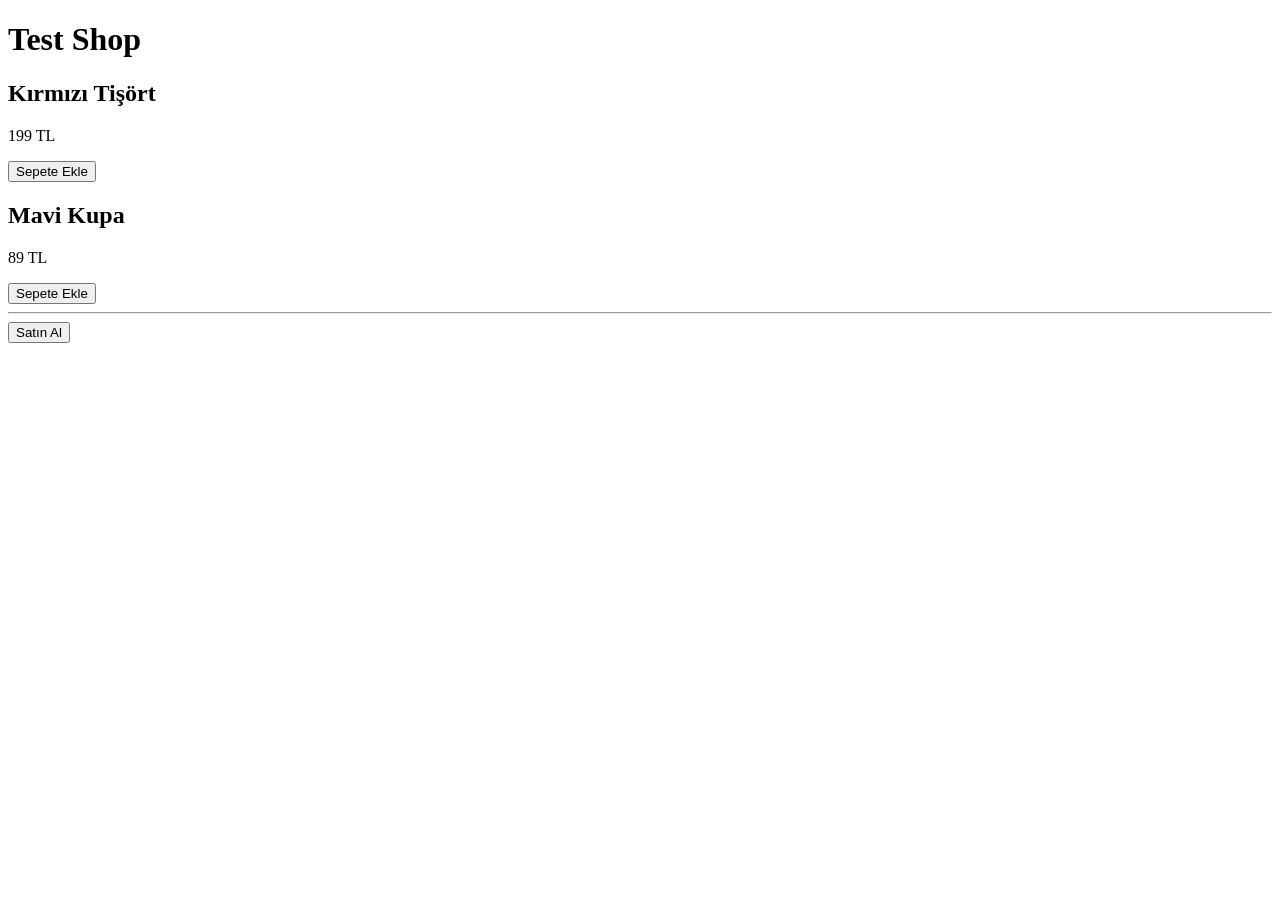
==== index.html @ b846167d "Create index.html" ====
<!DOCTYPE html>
<html lang="tr">
<head>
  <meta charset="utf-8">
  <title>Test Shop</title>
  <script>
    window.dataLayer = window.dataLayer || [];
  </script>
</head>
<body>
  <h1>Test Shop</h1>

  <div>
    <h2>Kırmızı Tişört</h2>
    <p>199 TL</p>
    <button id="btn-tisort">Sepete Ekle</button>
  </div>

  <div>
    <h2>Mavi Kupa</h2>
    <p>89 TL</p>
    <button id="btn-kupa">Sepete Ekle</button>
  </div>

  <hr>
  <button id="btn-checkout">Satın Al</button>

  <script>
    document.getElementById('btn-tisort').addEventListener('click', function () {
      dataLayer.push({
        event: 'add_to_cart',
        item_id: 'SKU-001',
        item_name: 'Kirmizi Tisort',
        price: 199,
        currency: 'TRY'
      });
      console.log('add_to_cart gonderildi');
    });

    document.getElementById('btn-kupa').addEventListener('click', function () {
      dataLayer.push({
        event: 'add_to_cart',
        item_id: 'SKU-002',
        item_name: 'Mavi Kupa',
        price: 89,
        currency: 'TRY'
      });
      console.log('add_to_cart gonderildi');
    });

    document.getElementById('btn-checkout').addEventListener('click', function () {
      dataLayer.push({
        event: 'purchase',
        transaction_id: 'T-' + Date.now(),
        value: 288,
        currency: 'TRY'
      });
      console.log('purchase gonderildi');
    });
  </script>
</body>
</html>
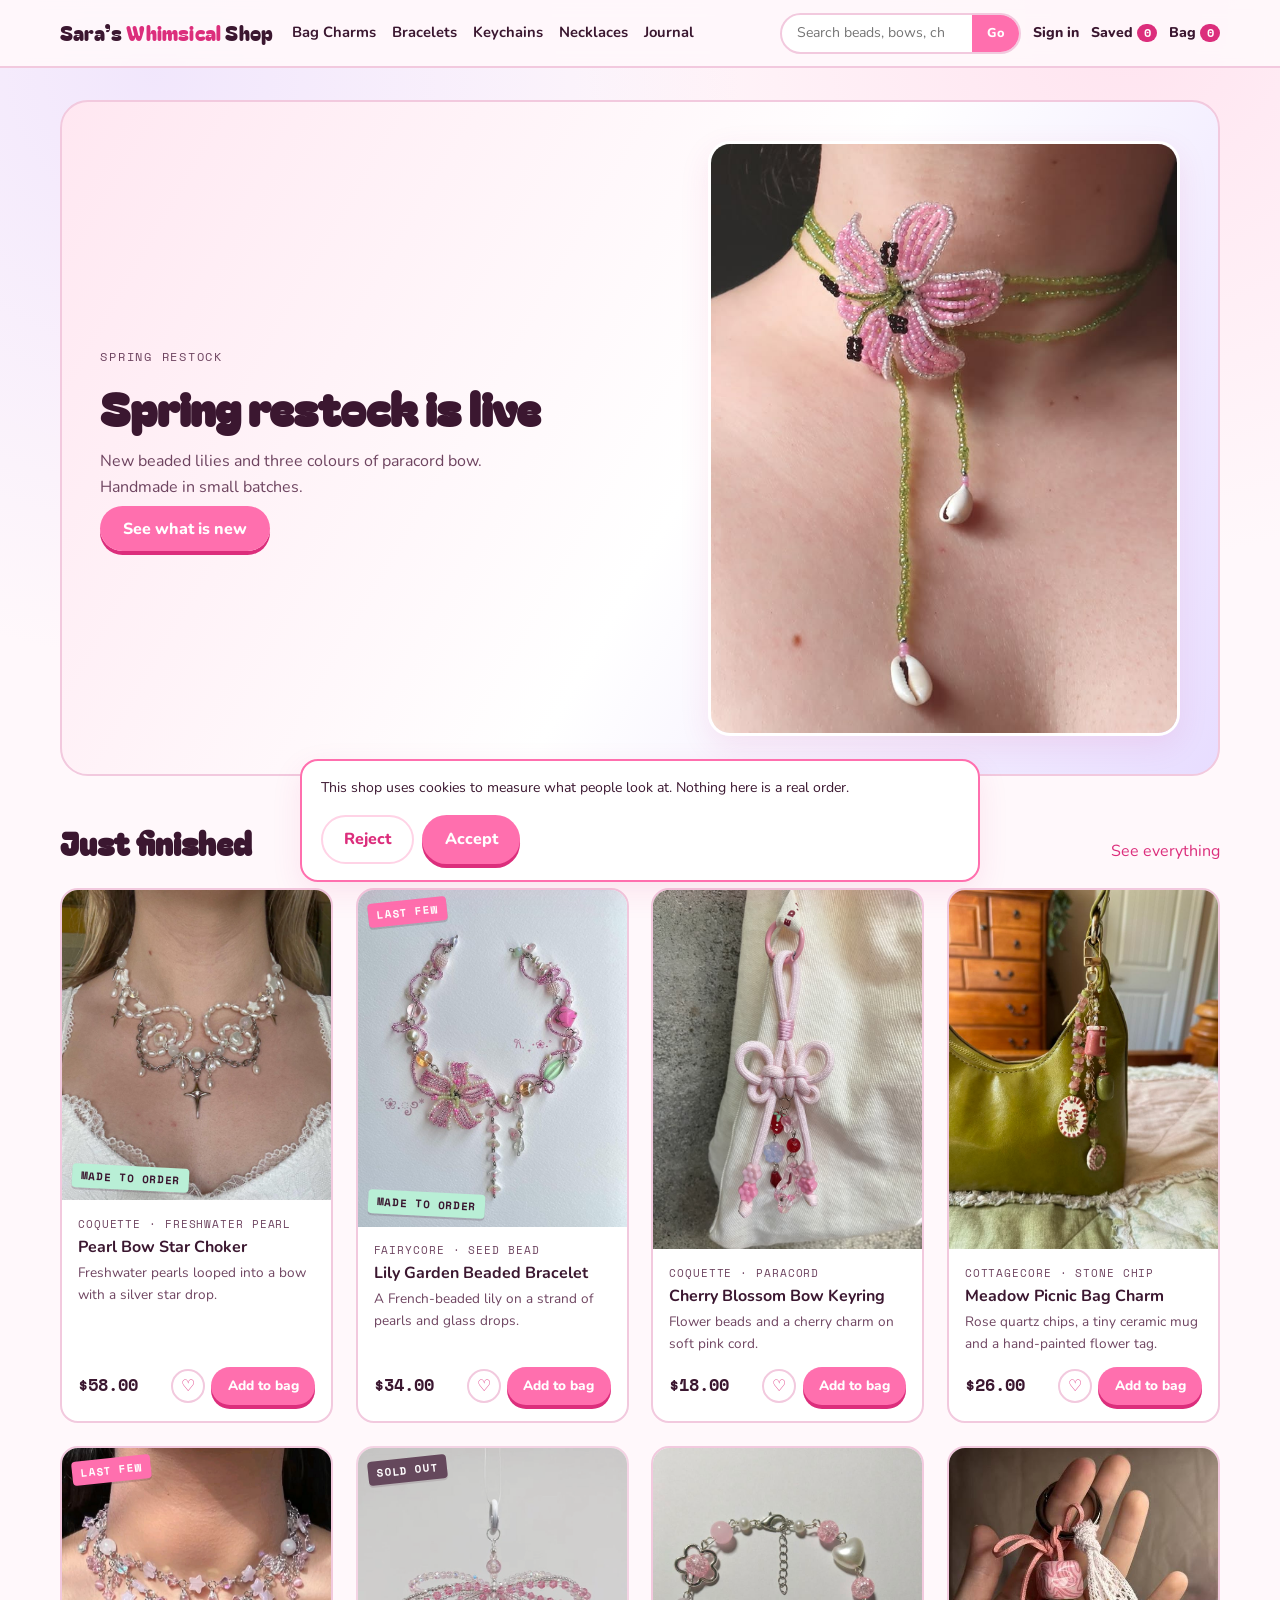
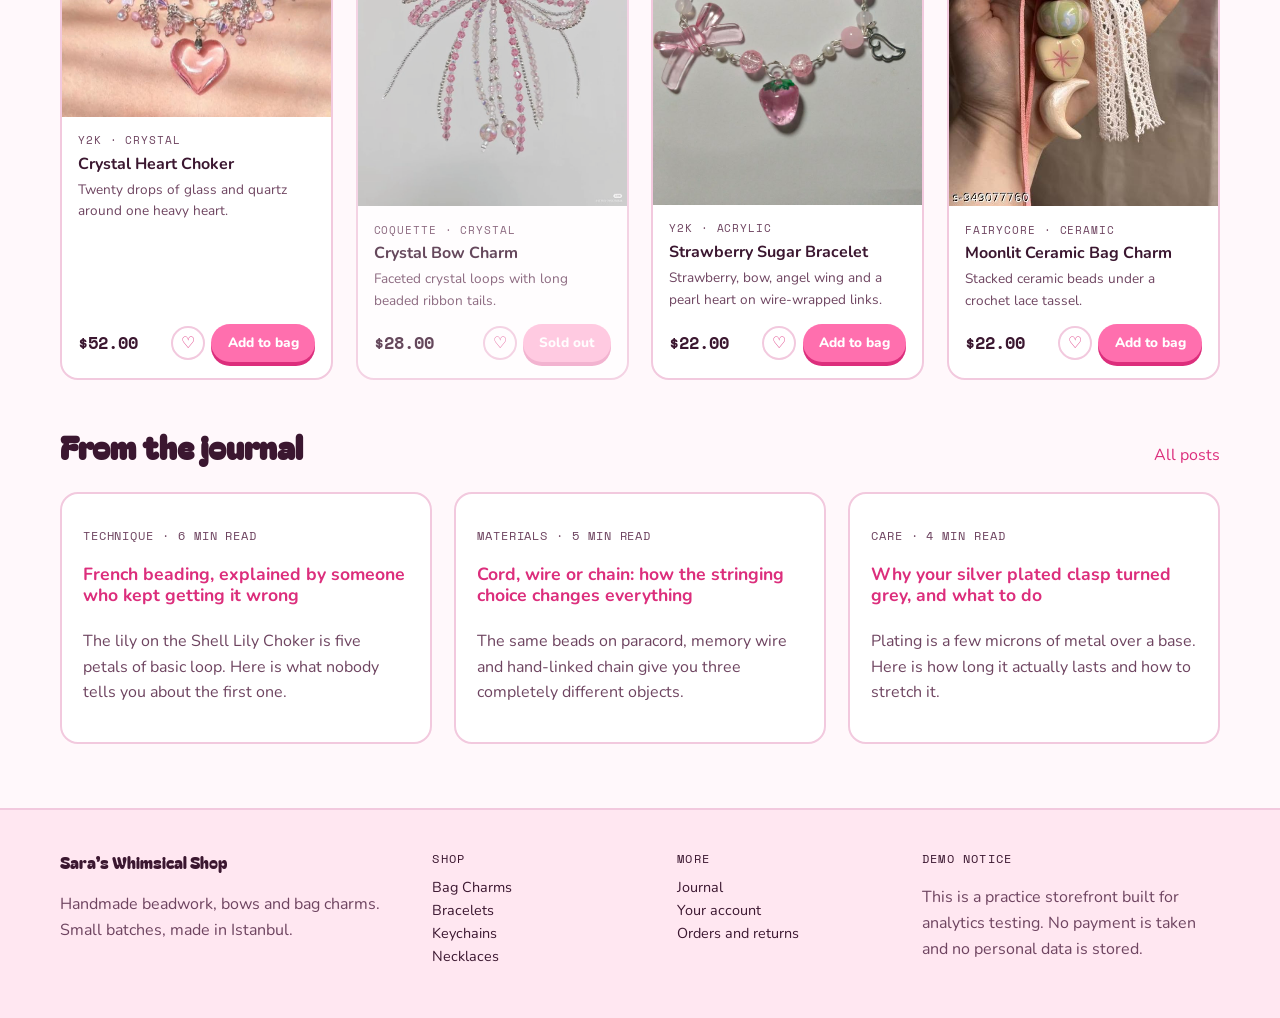
==== commit 582c8ab4: "Add files via upload" ====
--- a/index.html
+++ b/index.html
@@ -1,62 +1,105 @@
 <!DOCTYPE html>
-<html lang="tr">
+<html lang="en">
 <head>
-  <meta charset="utf-8">
-  <title>Test Shop</title>
-  <script>
-    window.dataLayer = window.dataLayer || [];
-  </script>
+<meta charset="utf-8">
+<meta name="viewport" content="width=device-width, initial-scale=1">
+<title>Sara's Whimsical Shop &mdash; handmade beadwork, bows and bag charms</title>
+<meta name="description" content="Small batch handmade jewellery: French beaded lilies, wire wrapped bracelets, paracord bows and ceramic bag charms.">
+<link rel="preconnect" href="https://fonts.googleapis.com">
+<link rel="preconnect" href="https://fonts.gstatic.com" crossorigin>
+<link href="https://fonts.googleapis.com/css2?family=Bagel+Fat+One&family=Nunito:wght@400;700;800&family=Space+Mono:wght@400;700&display=swap" rel="stylesheet">
+<link rel="stylesheet" href="assets/css/style.css">
+
+<!-- Consent Mode v2 defaults. Must run before any measurement tag. -->
+<script>
+  window.dataLayer = window.dataLayer || [];
+  function gtag(){dataLayer.push(arguments);}
+  gtag('consent', 'default', {
+    ad_storage: 'denied',
+    ad_user_data: 'denied',
+    ad_personalization: 'denied',
+    analytics_storage: 'denied',
+    functionality_storage: 'granted',
+    security_storage: 'granted',
+    wait_for_update: 500
+  });
+</script>
+
+<!-- Google Tag Manager container snippet goes here -->
+
+<script src="assets/js/data.js"></script>
+<script src="assets/js/analytics.js"></script>
+<script src="assets/js/app.js"></script>
+<script>boot("home");</script>
 </head>
 <body>
-  <h1>Test Shop</h1>
 
-  <div>
-    <h2>Kırmızı Tişört</h2>
-    <p>199 TL</p>
-    <button id="btn-tisort">Sepete Ekle</button>
-  </div>
+<main class="wrap">
 
-  <div>
-    <h2>Mavi Kupa</h2>
-    <p>89 TL</p>
-    <button id="btn-kupa">Sepete Ekle</button>
-  </div>
+  <section class="promo" id="promo"></section>
 
-  <hr>
-  <button id="btn-checkout">Satın Al</button>
+  <section class="section" id="featured">
+    <div class="section-head">
+      <h2>Just finished</h2>
+      <a href="category.html">See everything</a>
+    </div>
+    <div class="grid" id="featured-grid"></div>
+  </section>
 
-  <script>
-    document.getElementById('btn-tisort').addEventListener('click', function () {
-      dataLayer.push({
-        event: 'add_to_cart',
-        item_id: 'SKU-001',
-        item_name: 'Kirmizi Tisort',
-        price: 199,
-        currency: 'TRY'
-      });
-      console.log('add_to_cart gonderildi');
+  <section class="section" style="margin-top:3rem">
+    <div class="section-head">
+      <h2>From the journal</h2>
+      <a href="blog.html">All posts</a>
+    </div>
+    <div class="post-grid" id="post-teasers"></div>
+  </section>
+
+</main>
+
+<script>
+(function () {
+  const promo = PROMOTIONS[0];
+  const promoProduct = productById(promo.itemId);
+
+  document.addEventListener("DOMContentLoaded", function () {
+    /* ---- promo banner ---- */
+    const el = document.getElementById("promo");
+    el.innerHTML = `
+      <div class="promo-copy">
+        <p class="promo-eyebrow">${promo.promotion_name}</p>
+        <h1>${promo.headline}</h1>
+        <p>${promo.sub}</p>
+        <a class="btn btn-solid" id="promo-cta" href="${promo.href}">${promo.cta}</a>
+      </div>
+      <div class="promo-media">
+        <img src="${promoProduct.image}" alt="${promoProduct.name}">
+      </div>`;
+    trackViewPromotion(promo, promoProduct);
+
+    document.getElementById("promo-cta").addEventListener("click", function () {
+      trackSelectPromotion(promo, promoProduct);
     });
 
-    document.getElementById('btn-kupa').addEventListener('click', function () {
-      dataLayer.push({
-        event: 'add_to_cart',
-        item_id: 'SKU-002',
-        item_name: 'Mavi Kupa',
-        price: 89,
-        currency: 'TRY'
-      });
-      console.log('add_to_cart gonderildi');
-    });
+    /* ---- featured list ---- */
+    const listId = "home_featured";
+    const listName = "Home / Just finished";
+    const featured = ["NL-05", "BR-03", "KC-02", "BC-01", "NL-04", "KC-06", "BR-01", "BC-03"]
+      .map(productById);
 
-    document.getElementById('btn-checkout').addEventListener('click', function () {
-      dataLayer.push({
-        event: 'purchase',
-        transaction_id: 'T-' + Date.now(),
-        value: 288,
-        currency: 'TRY'
-      });
-      console.log('purchase gonderildi');
-    });
-  </script>
+    const grid = document.getElementById("featured-grid");
+    grid.innerHTML = featured.map((p, i) => productCard(p, i, listId, listName)).join("");
+    trackViewItemList(featured, listId, listName);
+    wireCardEvents(grid, listId, listName);
+
+    /* ---- journal teasers ---- */
+    document.getElementById("post-teasers").innerHTML = POSTS.map(p => `
+      <article class="post-card">
+        <p class="post-meta">${p.category} &middot; ${p.read_minutes} min read</p>
+        <h3><a href="blog-post.html?slug=${p.slug}">${p.title}</a></h3>
+        <p class="muted">${p.excerpt}</p>
+      </article>`).join("");
+  });
+})();
+</script>
 </body>
 </html>
--- a/assets/css/style.css
+++ b/assets/css/style.css
@@ -0,0 +1,343 @@
+/* ============================================================
+   Sara's Whimsical Shop
+   Palette : milk #FFF8FB / blush #FFE7F1 / bubblegum #FF6FAE
+             hot #DC2E7C / plum #3B1730 / lilac #D8C6FF / mint #B9EFD6
+   Type    : Bagel Fat One (display) / Nunito (body) / Space Mono (data)
+   Signature: dashed "receipt tape" panels + rotated stickers
+   ============================================================ */
+
+:root {
+  --milk: #FFF8FB;
+  --blush: #FFE7F1;
+  --blush-deep: #FFD3E6;
+  --bubblegum: #FF6FAE;
+  --hot: #DC2E7C;
+  --plum: #3B1730;
+  --plum-soft: #6E4460;
+  --lilac: #D8C6FF;
+  --mint: #B9EFD6;
+  --line: #F2C9DE;
+  --radius: 18px;
+  --shadow: 0 10px 30px rgba(220, 46, 124, 0.10);
+}
+
+* { box-sizing: border-box; }
+
+html { scroll-behavior: smooth; }
+
+body {
+  margin: 0;
+  background: var(--milk);
+  background-image:
+    radial-gradient(circle at 12% 8%, rgba(216, 198, 255, 0.35), transparent 42%),
+    radial-gradient(circle at 88% 2%, rgba(255, 211, 230, 0.55), transparent 38%);
+  background-attachment: fixed;
+  color: var(--plum);
+  font-family: "Nunito", system-ui, sans-serif;
+  font-size: 16px;
+  line-height: 1.6;
+  display: flex;
+  flex-direction: column;
+  min-height: 100vh;
+}
+
+img { max-width: 100%; display: block; }
+a { color: var(--hot); text-decoration: none; }
+a:hover { text-decoration: underline; }
+
+:focus-visible { outline: 3px solid var(--bubblegum); outline-offset: 3px; border-radius: 6px; }
+
+h1, h2, h3 { line-height: 1.15; margin: 0 0 .5rem; }
+h1 { font-size: clamp(2rem, 4.5vw, 3rem); }
+h2 { font-size: clamp(1.4rem, 2.6vw, 2rem); }
+.muted { color: var(--plum-soft); }
+.mono { font-family: "Space Mono", ui-monospace, monospace; }
+
+.wrap { width: min(1160px, 92vw); margin: 0 auto; }
+main { flex: 1 0 auto; padding: 2rem 0 4rem; }
+
+/* ---------------- header ---------------- */
+.site-header {
+  position: sticky; top: 0; z-index: 50;
+  background: rgba(255, 248, 251, .92);
+  backdrop-filter: blur(10px);
+  border-bottom: 2px solid var(--line);
+}
+.header-inner {
+  width: min(1160px, 92vw); margin: 0 auto;
+  display: grid; grid-template-columns: auto 1fr auto;
+  gap: 1.2rem; align-items: center; padding: .8rem 0;
+}
+.wordmark {
+  font-family: "Bagel Fat One", cursive;
+  font-size: 1.25rem; color: var(--plum);
+  letter-spacing: .2px; white-space: nowrap;
+}
+.wordmark:hover { text-decoration: none; }
+.wordmark em { font-style: normal; color: var(--hot); }
+
+.main-nav { display: flex; gap: 1rem; flex-wrap: wrap; font-weight: 700; font-size: .92rem; }
+.main-nav a { color: var(--plum); }
+
+.header-tools { display: flex; gap: .75rem; align-items: center; }
+.search-box { display: flex; border: 2px solid var(--line); border-radius: 999px; overflow: hidden; background: #fff; }
+.search-box input {
+  border: 0; padding: .45rem .9rem; font: inherit; font-size: .88rem;
+  width: 190px; background: transparent; color: var(--plum);
+}
+.search-box input:focus { outline: none; }
+.search-go {
+  border: 0; background: var(--bubblegum); color: #fff;
+  font: inherit; font-weight: 800; font-size: .8rem; padding: 0 .9rem; cursor: pointer;
+}
+.tool-link { font-weight: 800; font-size: .88rem; color: var(--plum); white-space: nowrap; }
+.badge {
+  display: inline-block; min-width: 20px; padding: 0 6px;
+  background: var(--hot); color: #fff; border-radius: 999px;
+  font-family: "Space Mono", monospace; font-size: .72rem; text-align: center;
+}
+
+/* ---------------- buttons ---------------- */
+.btn {
+  font: inherit; font-weight: 800; cursor: pointer;
+  border-radius: 999px; padding: .6rem 1.3rem; border: 2px solid transparent;
+  transition: transform .12s ease, box-shadow .12s ease;
+}
+.btn:hover { transform: translateY(-1px); text-decoration: none; }
+.btn:disabled { opacity: .45; cursor: not-allowed; transform: none; }
+.btn-solid { background: var(--bubblegum); color: #fff; box-shadow: 0 4px 0 var(--hot); }
+.btn-solid:hover:not(:disabled) { box-shadow: 0 6px 0 var(--hot); }
+.btn-ghost { background: #fff; color: var(--hot); border-color: var(--blush-deep); }
+.btn-sm { padding: .4rem .9rem; font-size: .85rem; }
+.btn-block { display: block; width: 100%; text-align: center; }
+
+.icon-btn {
+  border: 2px solid var(--line); background: #fff; color: var(--hot);
+  width: 34px; height: 34px; border-radius: 50%; cursor: pointer;
+  font-size: 1rem; line-height: 1; display: grid; place-items: center;
+}
+.icon-btn.is-on { background: var(--bubblegum); color: #fff; border-color: var(--bubblegum); }
+
+/* ---------------- hero / promo ---------------- */
+.promo {
+  position: relative; overflow: hidden;
+  display: grid; grid-template-columns: 1.1fr .9fr; gap: 2rem; align-items: center;
+  background: linear-gradient(120deg, var(--blush) 0%, #fff 55%, var(--lilac) 130%);
+  border: 2px solid var(--line); border-radius: 28px;
+  padding: 2.4rem; margin-bottom: 3rem;
+}
+.promo-eyebrow {
+  font-family: "Space Mono", monospace; font-size: .78rem;
+  text-transform: uppercase; letter-spacing: .14em; color: var(--hot);
+}
+.promo h1 { font-family: "Bagel Fat One", cursive; font-size: clamp(2rem, 4vw, 2.9rem); }
+.promo p { max-width: 46ch; color: var(--plum-soft); }
+.promo-media img { border-radius: 22px; border: 3px solid #fff; box-shadow: var(--shadow); }
+
+/* ---------------- sections ---------------- */
+.section-head {
+  display: flex; align-items: baseline; justify-content: space-between;
+  gap: 1rem; margin: 0 0 1.2rem; flex-wrap: wrap;
+}
+.section-head h2 { font-family: "Bagel Fat One", cursive; }
+
+/* ---------------- product grid ---------------- */
+.grid {
+  display: grid; gap: 1.4rem;
+  grid-template-columns: repeat(auto-fill, minmax(230px, 1fr));
+}
+.card {
+  background: #fff; border: 2px solid var(--line); border-radius: var(--radius);
+  overflow: hidden; display: flex; flex-direction: column;
+  transition: transform .15s ease, box-shadow .15s ease;
+}
+.card:hover { transform: translateY(-3px); box-shadow: var(--shadow); }
+.card.is-soldout { opacity: .78; }
+.card-media { position: relative; display: block; aspect-ratio: 1 / 1; background: var(--blush); }
+.card-media img { width: 100%; height: 100%; object-fit: cover; }
+.card-body { padding: .9rem 1rem 1rem; display: flex; flex-direction: column; gap: .35rem; flex: 1; }
+.card-meta {
+  margin: 0; font-family: "Space Mono", monospace; font-size: .7rem;
+  text-transform: uppercase; letter-spacing: .08em; color: var(--plum-soft);
+}
+.card-title { font-size: 1rem; margin: 0; }
+.card-title a { color: var(--plum); }
+.card-blurb { margin: 0; font-size: .85rem; color: var(--plum-soft); flex: 1; }
+.card-foot { display: flex; justify-content: space-between; align-items: center; gap: .5rem; margin-top: .4rem; }
+.card-actions { display: flex; gap: .4rem; align-items: center; }
+.price { font-family: "Space Mono", monospace; font-weight: 700; font-size: 1.05rem; }
+
+/* stickers: the signature detail */
+.sticker {
+  position: absolute; top: 10px; left: 10px;
+  font-family: "Space Mono", monospace; font-size: .68rem; font-weight: 700;
+  text-transform: uppercase; letter-spacing: .06em;
+  padding: .22rem .55rem; border-radius: 4px; transform: rotate(-6deg);
+  box-shadow: 0 2px 0 rgba(59, 23, 48, .18);
+}
+.sticker-out { background: var(--plum); color: #fff; }
+.sticker-low { background: var(--bubblegum); color: #fff; }
+.sticker-mto { background: var(--mint); color: var(--plum); top: auto; bottom: 10px; transform: rotate(3deg); }
+
+/* ---------------- filters ---------------- */
+.shop-layout { display: grid; grid-template-columns: 240px 1fr; gap: 2rem; align-items: start; }
+.filters {
+  background: #fff; border: 2px solid var(--line); border-radius: var(--radius);
+  padding: 1.1rem; position: sticky; top: 90px;
+}
+.filter-group { margin-bottom: 1.1rem; }
+.filter-group > label {
+  display: block; font-family: "Space Mono", monospace; font-size: .72rem;
+  text-transform: uppercase; letter-spacing: .1em; color: var(--plum-soft); margin-bottom: .35rem;
+}
+.filters select, .filters input[type="range"] { width: 100%; }
+.filters select, .sort-select {
+  font: inherit; font-size: .9rem; padding: .45rem .6rem;
+  border: 2px solid var(--line); border-radius: 10px; background: #fff; color: var(--plum);
+}
+.result-bar { display: flex; justify-content: space-between; align-items: center; gap: 1rem; flex-wrap: wrap; margin-bottom: 1.2rem; }
+.result-count { font-family: "Space Mono", monospace; font-size: .85rem; color: var(--plum-soft); }
+
+/* ---------------- product detail ---------------- */
+.pdp { display: grid; grid-template-columns: 1fr 1fr; gap: 2.5rem; align-items: start; }
+.pdp-media img { border-radius: 22px; border: 3px solid #fff; box-shadow: var(--shadow); }
+.pdp h1 { font-family: "Bagel Fat One", cursive; }
+.pdp-price { font-family: "Space Mono", monospace; font-size: 1.6rem; font-weight: 700; }
+.spec-table { width: 100%; border-collapse: collapse; margin: 1.2rem 0; font-size: .9rem; }
+.spec-table th, .spec-table td { text-align: left; padding: .5rem .2rem; border-bottom: 1px dashed var(--line); }
+.spec-table th { font-family: "Space Mono", monospace; font-weight: 400; color: var(--plum-soft); font-size: .8rem; text-transform: uppercase; letter-spacing: .06em; width: 42%; }
+.qty-row { display: flex; gap: .6rem; align-items: center; margin: 1rem 0; }
+.qty-row input { width: 72px; font: inherit; padding: .5rem; border: 2px solid var(--line); border-radius: 10px; text-align: center; }
+.buy-row { display: flex; gap: .6rem; flex-wrap: wrap; }
+
+/* ---------------- receipt panel (signature) ---------------- */
+.receipt {
+  background: #fff; color: var(--plum);
+  border: 2px dashed var(--line); border-radius: 6px;
+  padding: 1.3rem; font-family: "Space Mono", monospace; font-size: .88rem;
+  position: relative;
+}
+.receipt::before, .receipt::after {
+  content: ""; position: absolute; left: 0; right: 0; height: 10px;
+  background: radial-gradient(circle at 6px 0, transparent 6px, #fff 6px) repeat-x;
+  background-size: 12px 10px;
+}
+.receipt::before { top: -8px; transform: rotate(180deg); }
+.receipt::after { bottom: -8px; }
+.receipt h2 { font-family: "Space Mono", monospace; font-size: 1rem; text-transform: uppercase; letter-spacing: .1em; }
+.receipt-line { display: flex; justify-content: space-between; gap: 1rem; padding: .3rem 0; }
+.receipt-rule { border-top: 1px dashed var(--line); margin: .6rem 0; }
+.receipt-total { font-weight: 700; font-size: 1.05rem; }
+
+/* ---------------- cart ---------------- */
+.cart-layout { display: grid; grid-template-columns: 1fr 340px; gap: 2rem; align-items: start; }
+.cart-line {
+  display: grid; grid-template-columns: 92px 1fr auto; gap: 1rem; align-items: center;
+  background: #fff; border: 2px solid var(--line); border-radius: var(--radius);
+  padding: .8rem; margin-bottom: .9rem;
+}
+.cart-line img { width: 92px; height: 92px; object-fit: cover; border-radius: 12px; }
+.cart-line h3 { font-size: 1rem; margin: 0 0 .1rem; }
+.stepper { display: inline-flex; align-items: center; gap: .5rem; }
+.stepper button {
+  width: 28px; height: 28px; border-radius: 50%; border: 2px solid var(--line);
+  background: #fff; cursor: pointer; font-weight: 800; color: var(--hot); line-height: 1;
+}
+.coupon-row { display: flex; gap: .5rem; margin: .8rem 0; }
+.coupon-row input {
+  flex: 1; font: inherit; padding: .5rem .7rem; border: 2px solid var(--line);
+  border-radius: 10px; text-transform: uppercase;
+}
+
+/* ---------------- forms ---------------- */
+.field { margin-bottom: .9rem; }
+.field label {
+  display: block; font-family: "Space Mono", monospace; font-size: .74rem;
+  text-transform: uppercase; letter-spacing: .1em; color: var(--plum-soft); margin-bottom: .3rem;
+}
+.field input, .field select {
+  width: 100%; font: inherit; padding: .6rem .8rem;
+  border: 2px solid var(--line); border-radius: 12px; background: #fff; color: var(--plum);
+}
+.panel {
+  background: #fff; border: 2px solid var(--line); border-radius: var(--radius);
+  padding: 1.4rem; margin-bottom: 1.4rem;
+}
+.panel h2 { font-size: 1.15rem; }
+.note {
+  background: var(--blush); border: 2px solid var(--blush-deep);
+  border-radius: 12px; padding: .7rem .9rem; font-size: .85rem; color: var(--plum-soft);
+}
+
+/* ---------------- blog ---------------- */
+.post-grid { display: grid; gap: 1.4rem; grid-template-columns: repeat(auto-fill, minmax(280px, 1fr)); }
+.post-card {
+  background: #fff; border: 2px solid var(--line); border-radius: var(--radius);
+  padding: 1.3rem; display: flex; flex-direction: column; gap: .5rem;
+}
+.post-card h3 { font-size: 1.1rem; margin: 0; }
+.post-meta { font-family: "Space Mono", monospace; font-size: .72rem; text-transform: uppercase; letter-spacing: .08em; color: var(--plum-soft); }
+.article { max-width: 68ch; margin: 0 auto; }
+.article h1 { font-family: "Bagel Fat One", cursive; }
+.article p { font-size: 1.05rem; }
+
+/* ---------------- account ---------------- */
+.order-card {
+  background: #fff; border: 2px solid var(--line); border-radius: var(--radius);
+  padding: 1.1rem; margin-bottom: 1rem;
+}
+.order-head { display: flex; justify-content: space-between; gap: 1rem; flex-wrap: wrap; align-items: baseline; }
+.tag {
+  font-family: "Space Mono", monospace; font-size: .72rem; padding: .15rem .5rem;
+  border-radius: 999px; background: var(--mint); color: var(--plum);
+}
+.tag-refunded { background: var(--lilac); }
+.order-items { list-style: none; padding: 0; margin: .6rem 0 0; font-size: .9rem; }
+.order-items li { display: flex; justify-content: space-between; gap: 1rem; padding: .25rem 0; border-bottom: 1px dashed var(--line); }
+
+/* ---------------- consent + toast ---------------- */
+.consent-bar {
+  position: fixed; left: 50%; bottom: 18px; transform: translateX(-50%);
+  width: min(680px, 92vw); z-index: 100;
+  background: #fff; border: 2px solid var(--bubblegum); border-radius: 18px;
+  box-shadow: var(--shadow); padding: 1rem 1.2rem;
+  display: flex; gap: 1rem; align-items: center; justify-content: space-between; flex-wrap: wrap;
+}
+.consent-bar p { margin: 0; font-size: .88rem; }
+.consent-actions { display: flex; gap: .5rem; }
+
+.toast {
+  position: fixed; left: 50%; bottom: 90px; transform: translate(-50%, 12px);
+  background: var(--plum); color: #fff; padding: .7rem 1.2rem; border-radius: 999px;
+  font-size: .9rem; font-weight: 700; opacity: 0; pointer-events: none;
+  transition: opacity .2s ease, transform .2s ease; z-index: 120;
+}
+.toast.is-shown { opacity: 1; transform: translate(-50%, 0); }
+
+/* ---------------- footer ---------------- */
+.site-footer { background: var(--blush); border-top: 2px solid var(--line); padding: 2.5rem 0; margin-top: auto; }
+.footer-inner {
+  width: min(1160px, 92vw); margin: 0 auto;
+  display: grid; grid-template-columns: 1.6fr 1fr 1fr 1.4fr; gap: 2rem;
+}
+.footer-inner a { display: block; color: var(--plum); font-size: .9rem; }
+.footer-mark { font-family: "Bagel Fat One", cursive; margin: 0 0 .3rem; }
+.footer-head { font-family: "Space Mono", monospace; font-size: .74rem; text-transform: uppercase; letter-spacing: .1em; margin: 0 0 .4rem; }
+
+/* ---------------- responsive ---------------- */
+@media (max-width: 900px) {
+  .header-inner { grid-template-columns: 1fr auto; }
+  .main-nav { grid-column: 1 / -1; order: 3; }
+  .promo, .pdp, .shop-layout, .cart-layout { grid-template-columns: 1fr; }
+  .filters { position: static; }
+  .footer-inner { grid-template-columns: 1fr 1fr; }
+  .search-box input { width: 130px; }
+}
+@media (max-width: 560px) {
+  .footer-inner { grid-template-columns: 1fr; }
+  .header-tools { flex-wrap: wrap; }
+}
+
+@media (prefers-reduced-motion: reduce) {
+  * { animation: none !important; transition: none !important; scroll-behavior: auto !important; }
+}
